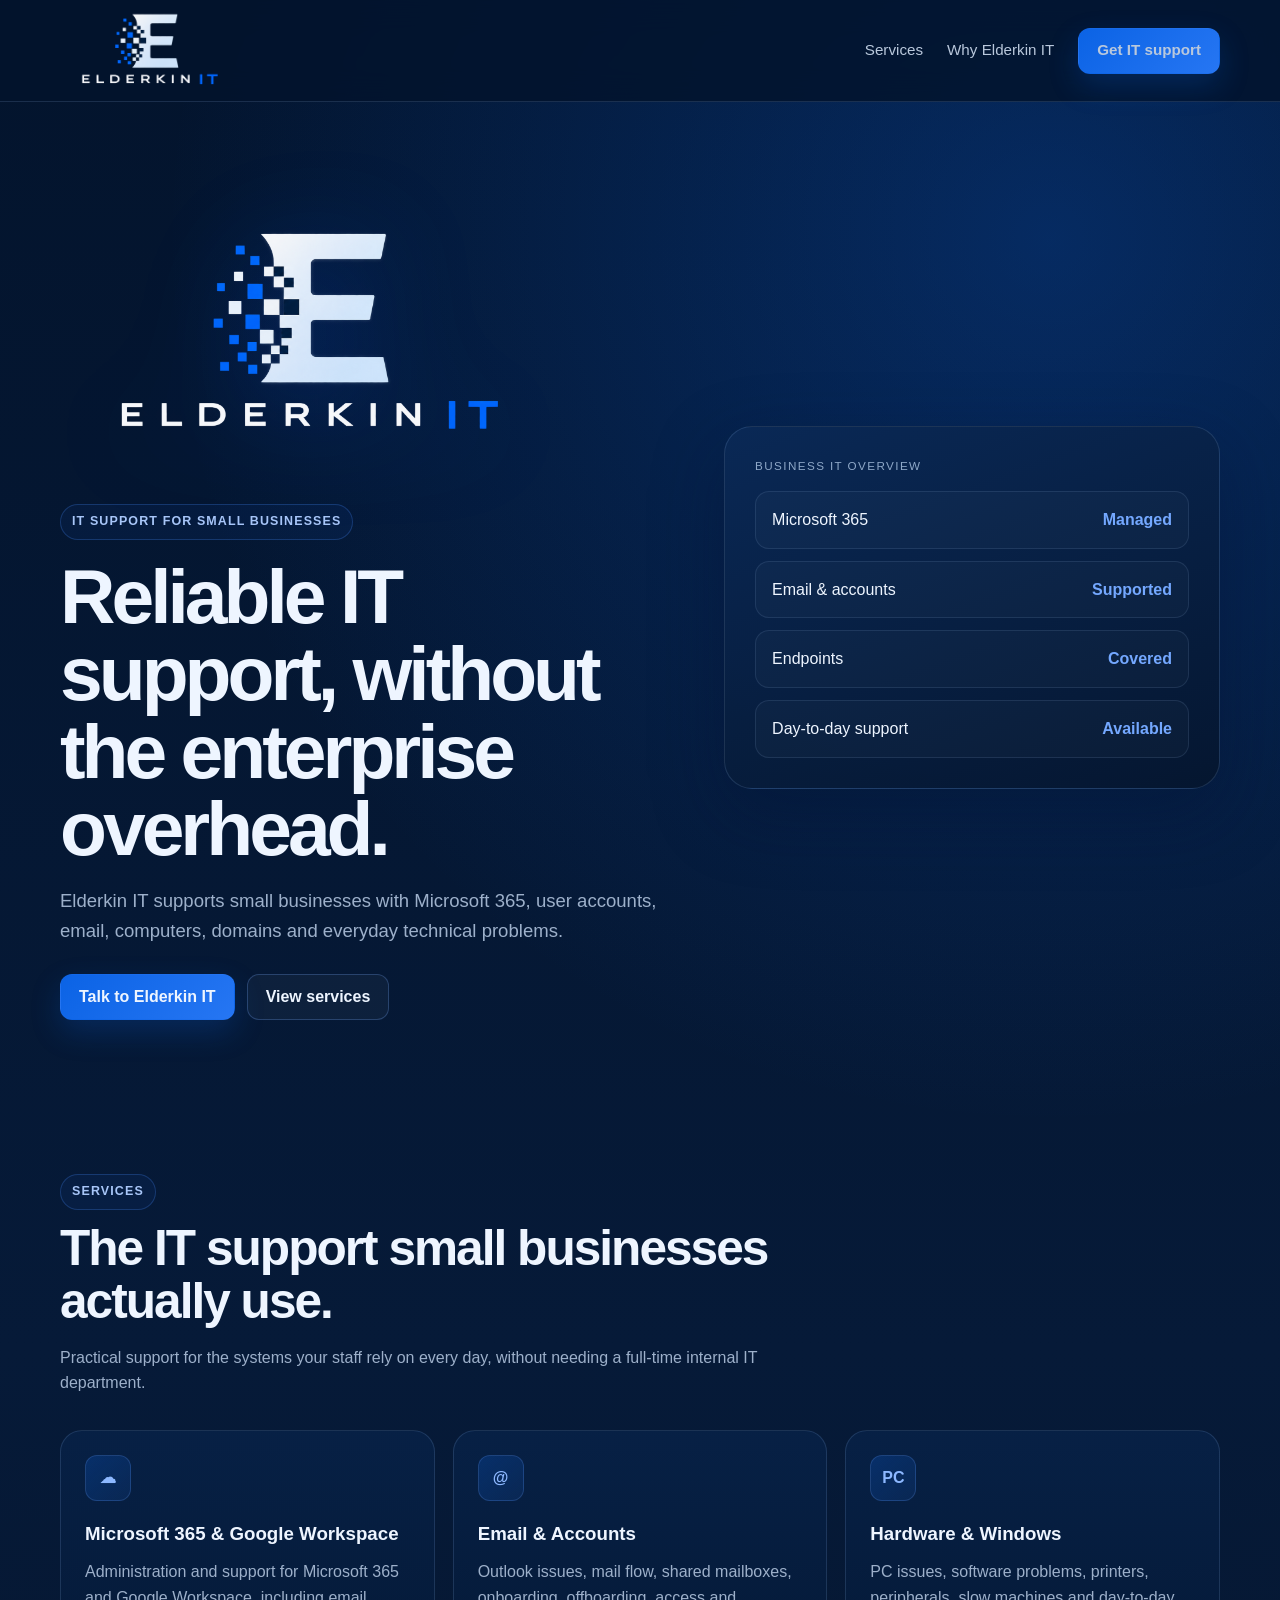
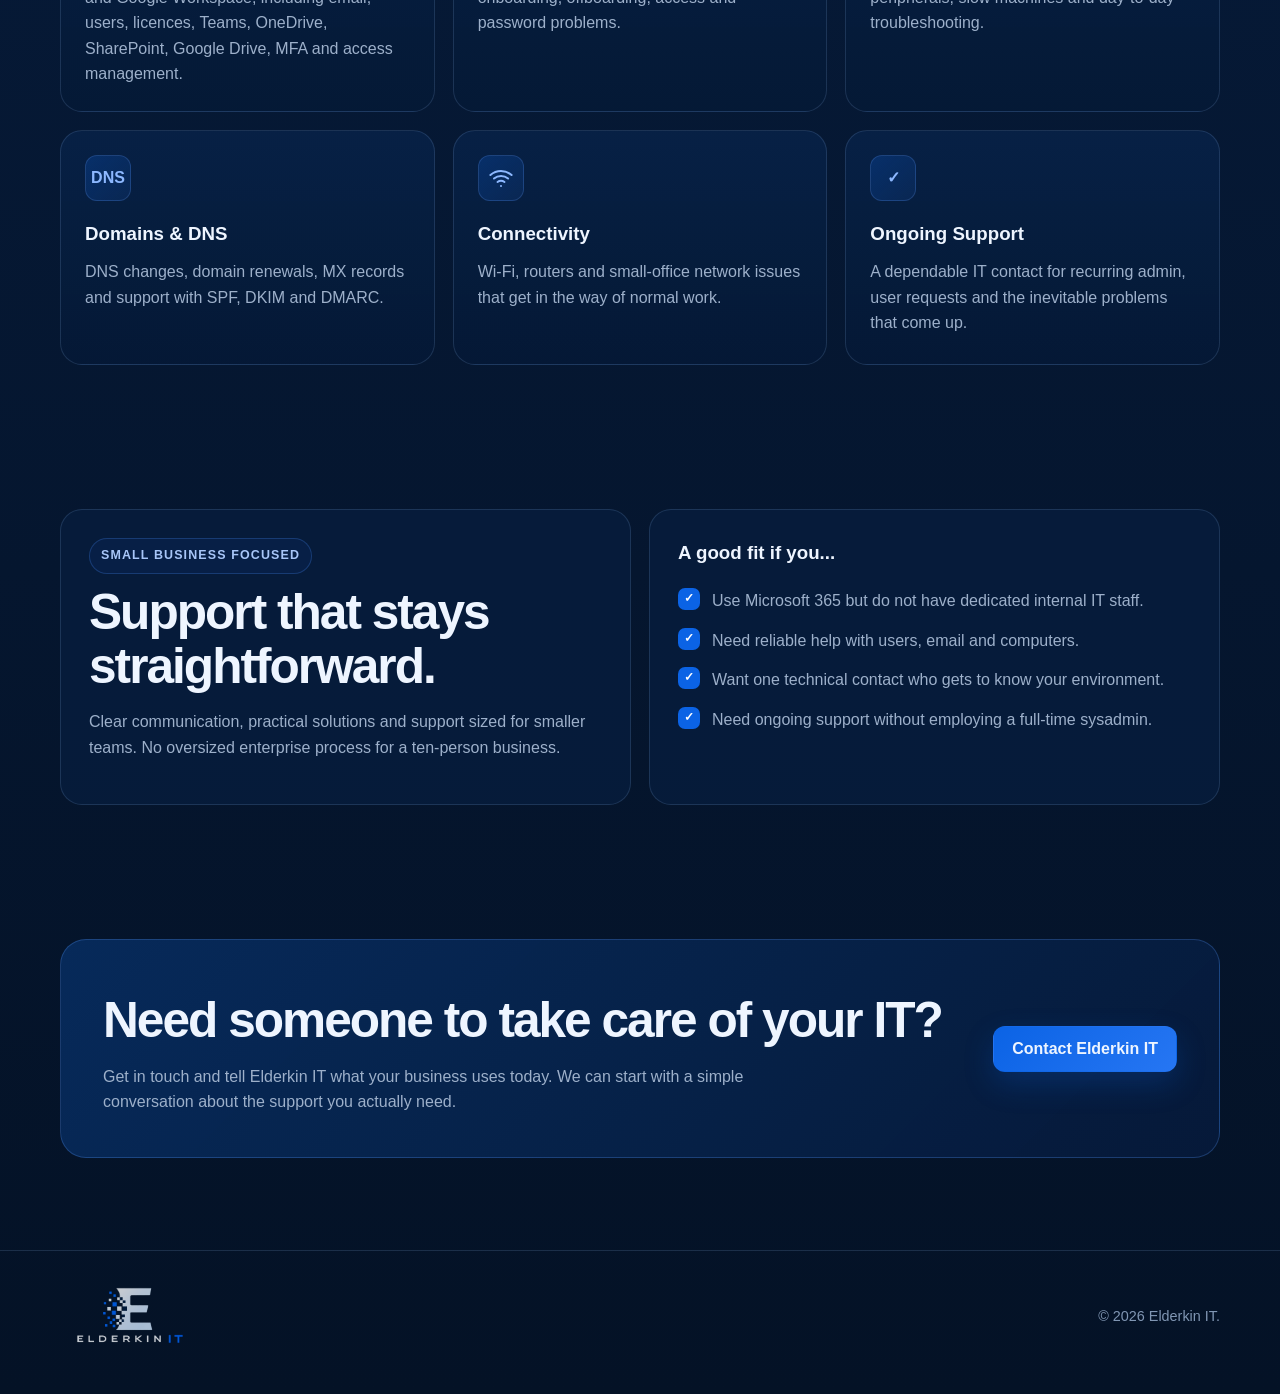
==== public/index.html @ 20c21e00 "Update index.html" ====
<!DOCTYPE html>
<html lang="en">
<head>
<meta charset="UTF-8">
<meta name="viewport" content="width=device-width,initial-scale=1.0">
<meta name="description" content="Elderkin IT provides Microsoft 365 administration and reliable IT support for small businesses.">

<title>Elderkin IT | Small Business IT Support</title>

<link rel="icon" type="image/png" sizes="16x16" href="/favicon-16x16.png">
  
<link rel="stylesheet" href="css/style.css">
</head>

<body>

<header>
  <div class="wrap nav">
    <a class="brand" href="#top">
      <img src="elderkin_logo_transparent.png" alt="Elderkin IT">
    </a>

    <nav>
      <a href="#services">Services</a>
      <a href="#why">Why Elderkin IT</a>
      <a href="#contact" class="btn btn-primary">Get IT support</a>
    </nav>
  </div>
</header>

<main id="top">

  <div class="wrap hero">

    <div>
      <img
        class="hero-logo"
        src="elderkin_logo_transparent.png"
        alt="Elderkin IT"
      >

      <span class="eyebrow">
        IT support for small businesses
      </span>

      <h1>
        Reliable IT support, without the enterprise overhead.
      </h1>

      <p class="lead">
        Elderkin IT supports small businesses with Microsoft 365,
        user accounts, email, computers, domains and everyday
        technical problems.
      </p>

      <div class="hero-actions">
        <a class="btn btn-primary" href="#contact">
          Talk to Elderkin IT
        </a>

        <a class="btn btn-secondary" href="#services">
          View services
        </a>
      </div>

    </div>

    <aside class="status-card">

      <div class="status-title">
        Business IT overview
      </div>

      <div class="status-list">

        <div class="status-item">
          <span>Microsoft 365</span>
          <span>Managed</span>
        </div>

        <div class="status-item">
          <span>Email & accounts</span>
          <span>Supported</span>
        </div>

        <div class="status-item">
          <span>Endpoints</span>
          <span>Covered</span>
        </div>

        <div class="status-item">
          <span>Day-to-day support</span>
          <span>Available</span>
        </div>

      </div>

    </aside>

  </div>


  <section id="services">

    <div class="wrap">

      <div class="section-head">

        <span class="eyebrow">Services</span>

        <h2>
          The IT support small businesses actually use.
        </h2>

        <p>
          Practical support for the systems your staff rely on every day,
          without needing a full-time internal IT department.
        </p>

      </div>


      <div class="grid">

        <article class="card">

          <div class="card-icon">☁</div>

          <h3>Microsoft 365 & Google Workspace</h3>

          <p>
            Administration and support for Microsoft 365 and Google Workspace, 
            including email, users, licences, Teams, OneDrive, SharePoint, Google Drive, 
            MFA and access management.
          </p>

        </article>


        <article class="card">

          <div class="card-icon">@</div>

          <h3>Email & Accounts</h3>

          <p>
            Outlook issues, mail flow, shared mailboxes, onboarding,
            offboarding, access and password problems.
          </p>

        </article>


        <article class="card">

          <div class="card-icon">PC</div>

          <h3>Hardware & Windows</h3>

          <p>
            PC issues, software problems, printers, peripherals,
            slow machines and day-to-day troubleshooting.
          </p>

        </article>


        <article class="card">

          <div class="card-icon">DNS</div>

          <h3>Domains & DNS</h3>

          <p>
            DNS changes, domain renewals, MX records and support
            with SPF, DKIM and DMARC.
          </p>

        </article>


       <article class="card">
    <div class="card-icon">
        <svg width="24" height="24" viewBox="0 0 24 24"
             fill="none" stroke="currentColor" stroke-width="2"
             stroke-linecap="round">
            <path d="M5 12.55a11 11 0 0 1 14.08 0"/>
            <path d="M8.5 16a6 6 0 0 1 7 0"/>
            <path d="M12 20h.01"/>
            <path d="M1.42 9a16 16 0 0 1 21.16 0"/>
        </svg>
    </div>

    <h3>Connectivity</h3>

    <p>
        Wi-Fi, routers and small-office network issues that get
        in the way of normal work.
    </p>
</article>


        <article class="card">

          <div class="card-icon">✓</div>

          <h3>Ongoing Support</h3>

          <p>
            A dependable IT contact for recurring admin, user requests
            and the inevitable problems that come up.
          </p>

        </article>

      </div>

    </div>

  </section>


  <section id="why">

    <div class="wrap split">

      <div class="panel">

        <span class="eyebrow">
          Small business focused
        </span>

        <h2>
          Support that stays straightforward.
        </h2>

        <p class="muted">
          Clear communication, practical solutions and support sized
          for smaller teams. No oversized enterprise process for a
          ten-person business.
        </p>

      </div>


      <div class="panel">

        <h3 class="panel-title">
          A good fit if you...
        </h3>

        <div class="checks">

          <div class="check">
            <span class="tick">✓</span>
            <span>
              Use Microsoft 365 but do not have dedicated internal IT staff.
            </span>
          </div>

          <div class="check">
            <span class="tick">✓</span>
            <span>
              Need reliable help with users, email and computers.
            </span>
          </div>

          <div class="check">
            <span class="tick">✓</span>
            <span>
              Want one technical contact who gets to know your environment.
            </span>
          </div>

          <div class="check">
            <span class="tick">✓</span>
            <span>
              Need ongoing support without employing a full-time sysadmin.
            </span>
          </div>

        </div>

      </div>

    </div>

  </section>


  <div class="wrap">

    <section class="cta" id="contact">

      <div>

        <h2>
          Need someone to take care of your IT?
        </h2>

        <p>
          Get in touch and tell Elderkin IT what your business uses today.
          We can start with a simple conversation about the support you
          actually need.
        </p>

      </div>

      <a
        class="btn btn-primary"
        href="mailto:YOUR-EMAIL-HERE"
      >
        Contact Elderkin IT
      </a>

    </section>

  </div>

</main>


<footer>

  <div class="wrap footer-row">

    <img
      class="footer-logo"
      src="elderkin_logo_transparent.png"
      alt="Elderkin IT"
    >

    <span>
      © <span id="year"></span> Elderkin IT.
    </span>

  </div>

</footer>


<script>
document.getElementById("year").textContent =
  new Date().getFullYear();
</script>

</body>
</html>
---- public/css/style.css ----
:root {
  --navy: #03142d;
  --navy2: #061a38;
  --panel: #082147;
  --blue: #0b63e5;
  --blue2: #2676f3;
  --text: #eef5ff;
  --muted: #9db0ca;
  --line: rgba(133, 169, 220, .18);
  --max: 1160px;
}


/* =========================
   BASE
========================= */

* {
  box-sizing: border-box;
}

html {
  scroll-behavior: smooth;
}

body {
  margin: 0;
  font-family: "Segoe UI", "Helvetica Neue", Arial, sans-serif;
  color: var(--text);
  line-height: 1.6;

  background:
    radial-gradient(
      circle at 82% 8%,
      rgba(11, 99, 229, .28),
      transparent 30%
    ),
    linear-gradient(
      180deg,
      var(--navy),
      var(--navy2) 45%,
      #041226
    );
}

a {
  color: inherit;
  text-decoration: none;
}

.wrap {
  width: min(var(--max), calc(100% - 40px));
  margin: auto;
}


/* =========================
   HEADER
========================= */

header {
  position: sticky;
  top: 0;
  z-index: 10;

  background: rgba(3, 20, 45, .84);

  backdrop-filter: blur(15px);

  border-bottom: 1px solid var(--line);
}

.nav {
  min-height: 78px;

  display: flex;
  align-items: center;
  justify-content: space-between;

  gap: 24px;
}

.brand img {
  display: block;

  width: 180px;
  max-width: 42vw;

  height: auto;
}

nav {
  display: flex;
  gap: 24px;
  align-items: center;

  color: #b9c8dc;

  font-size: .95rem;
}


/* =========================
   BUTTONS
========================= */

.btn {
  display: inline-flex;

  align-items: center;
  justify-content: center;

  min-height: 46px;

  padding: 0 18px;

  border-radius: 12px;

  font-weight: 700;

  border: 1px solid rgba(107, 157, 235, .28);
}

.btn-primary {
  background:
    linear-gradient(
      135deg,
      var(--blue),
      var(--blue2)
    );

  border-color: transparent;

  box-shadow:
    0 12px 30px rgba(11, 99, 229, .22);
}

.btn-secondary {
  background: rgba(255, 255, 255, .035);
}


/* =========================
   HERO
========================= */

.hero {
  padding: 92px 0 82px;

  display: grid;

  grid-template-columns: 1.1fr .9fr;

  gap: 58px;

  align-items: center;
}

.hero-logo {
  width: min(500px, 100%);

  display: block;

  margin-bottom: 28px;

  filter:
    drop-shadow(
      0 18px 50px rgba(0, 83, 255, .24)
    );
}

.eyebrow {
  display: inline-flex;

  padding: 7px 11px;

  border:
    1px solid rgba(66, 129, 232, .28);

  color: #a8c6f8;

  background:
    rgba(25, 97, 212, .08);

  border-radius: 999px;

  font-size: .78rem;
  font-weight: 800;

  letter-spacing: .09em;

  text-transform: uppercase;
}

h1 {
  margin: 18px 0;

  font-size:
    clamp(2.6rem, 6vw, 5.2rem);

  line-height: 1.01;

  letter-spacing: -.052em;
}

.lead {
  max-width: 680px;

  color: var(--muted);

  font-size: 1.16rem;

  margin-bottom: 28px;
}

.hero-actions {
  display: flex;

  gap: 12px;

  flex-wrap: wrap;
}


/* =========================
   STATUS CARD
========================= */

.status-card {
  border-radius: 28px;

  padding: 30px;

  border: 1px solid var(--line);

  background:
    linear-gradient(
      160deg,
      rgba(10, 41, 86, .96),
      rgba(5, 22, 47, .96)
    );

  box-shadow:
    0 24px 70px rgba(0, 17, 50, .35);
}

.status-title {
  color: #8ea8c8;

  text-transform: uppercase;

  letter-spacing: .12em;

  font-size: .73rem;

  margin-bottom: 16px;
}

.status-list {
  display: grid;

  gap: 12px;
}

.status-item {
  display: flex;

  justify-content: space-between;

  gap: 16px;

  padding: 15px 16px;

  border:
    1px solid rgba(145, 177, 220, .14);

  background:
    rgba(255, 255, 255, .025);

  border-radius: 14px;
}

.status-item span:last-child {
  color: #74a8ff;

  font-weight: 800;
}


/* =========================
   SECTIONS
========================= */

section {
  padding: 72px 0;
}

.section-head {
  max-width: 720px;

  margin-bottom: 34px;
}

h2 {
  margin: 12px 0;

  font-size:
    clamp(2rem, 4vw, 3.1rem);

  line-height: 1.08;

  letter-spacing: -.04em;
}

.section-head p,
.muted {
  color: var(--muted);
}


/* =========================
   SERVICE CARDS
========================= */

.grid {
  display: grid;

  grid-template-columns:
    repeat(3, 1fr);

  gap: 18px;
}

.card {
  min-height: 235px;

  padding: 24px;

  border:
    1px solid var(--line);

  border-radius: 22px;

  background:
    linear-gradient(
      180deg,
      rgba(8, 34, 72, .86),
      rgba(5, 25, 54, .88)
    );
}

.card-icon {
  width: 46px;
  height: 46px;

  margin-bottom: 18px;

  display: grid;

  place-items: center;

  border-radius: 12px;

  background:
    linear-gradient(
      135deg,
      rgba(11, 99, 229, .24),
      rgba(38, 118, 243, .10)
    );

  border:
    1px solid rgba(104, 157, 241, .22);

  color: #8db8ff;

  font-weight: 900;
}

.card h3 {
  margin: 0 0 10px;
}

.card p {
  color: var(--muted);

  margin: 0;
}


/* =========================
   WHY ELDERKIN
========================= */

.split {
  display: grid;

  grid-template-columns:
    1fr 1fr;

  gap: 18px;
}

.panel {
  padding: 28px;

  border-radius: 22px;

  border:
    1px solid var(--line);

  background:
    rgba(7, 29, 62, .8);
}

.panel-title {
  margin-top: 0;
}

.checks {
  display: grid;

  gap: 14px;

  margin-top: 20px;
}

.check {
  display: flex;

  gap: 12px;

  color: var(--muted);
}

.tick {
  width: 22px;
  height: 22px;

  flex: 0 0 auto;

  display: grid;

  place-items: center;

  border-radius: 7px;

  background: var(--blue);

  color: white;

  font-size: .78rem;

  font-weight: 900;
}


/* =========================
   CTA
========================= */

.cta {
  margin: 62px 0 92px;

  padding: 42px;

  display: flex;

  justify-content: space-between;

  gap: 28px;

  align-items: center;

  border-radius: 26px;

  border:
    1px solid rgba(84, 143, 238, .28);

  background:
    linear-gradient(
      135deg,
      rgba(7, 44, 94, .92),
      rgba(6, 26, 58, .96)
    );
}

.cta p {
  margin-bottom: 0;

  color: var(--muted);

  max-width: 680px;
}


/* =========================
   FOOTER
========================= */

footer {
  border-top:
    1px solid var(--line);

  padding:
    26px 0 38px;

  color: #8096b3;

  font-size: .9rem;
}

.footer-row {
  display: flex;

  justify-content: space-between;

  gap: 20px;

  flex-wrap: wrap;

  align-items: center;
}

.footer-logo {
  width: 140px;

  height: auto;

  opacity: .82;
}


/* =========================
   TABLET
========================= */

@media (max-width: 900px) {

  .hero,
  .split {
    grid-template-columns: 1fr;
  }

  .grid {
    grid-template-columns: 1fr;
  }

  nav a:not(.btn) {
    display: none;
  }

  .hero {
    padding-top: 62px;
  }

}


/* =========================
   MOBILE
========================= */

@media (max-width: 560px) {

  .wrap {
    width:
      min(
        var(--max),
        calc(100% - 24px)
      );
  }

  .brand img {
    width: 145px;
  }

  .hero-actions .btn {
    width: 100%;
  }

  .cta {
    flex-direction: column;

    align-items: flex-start;

    padding: 28px;
  }

}
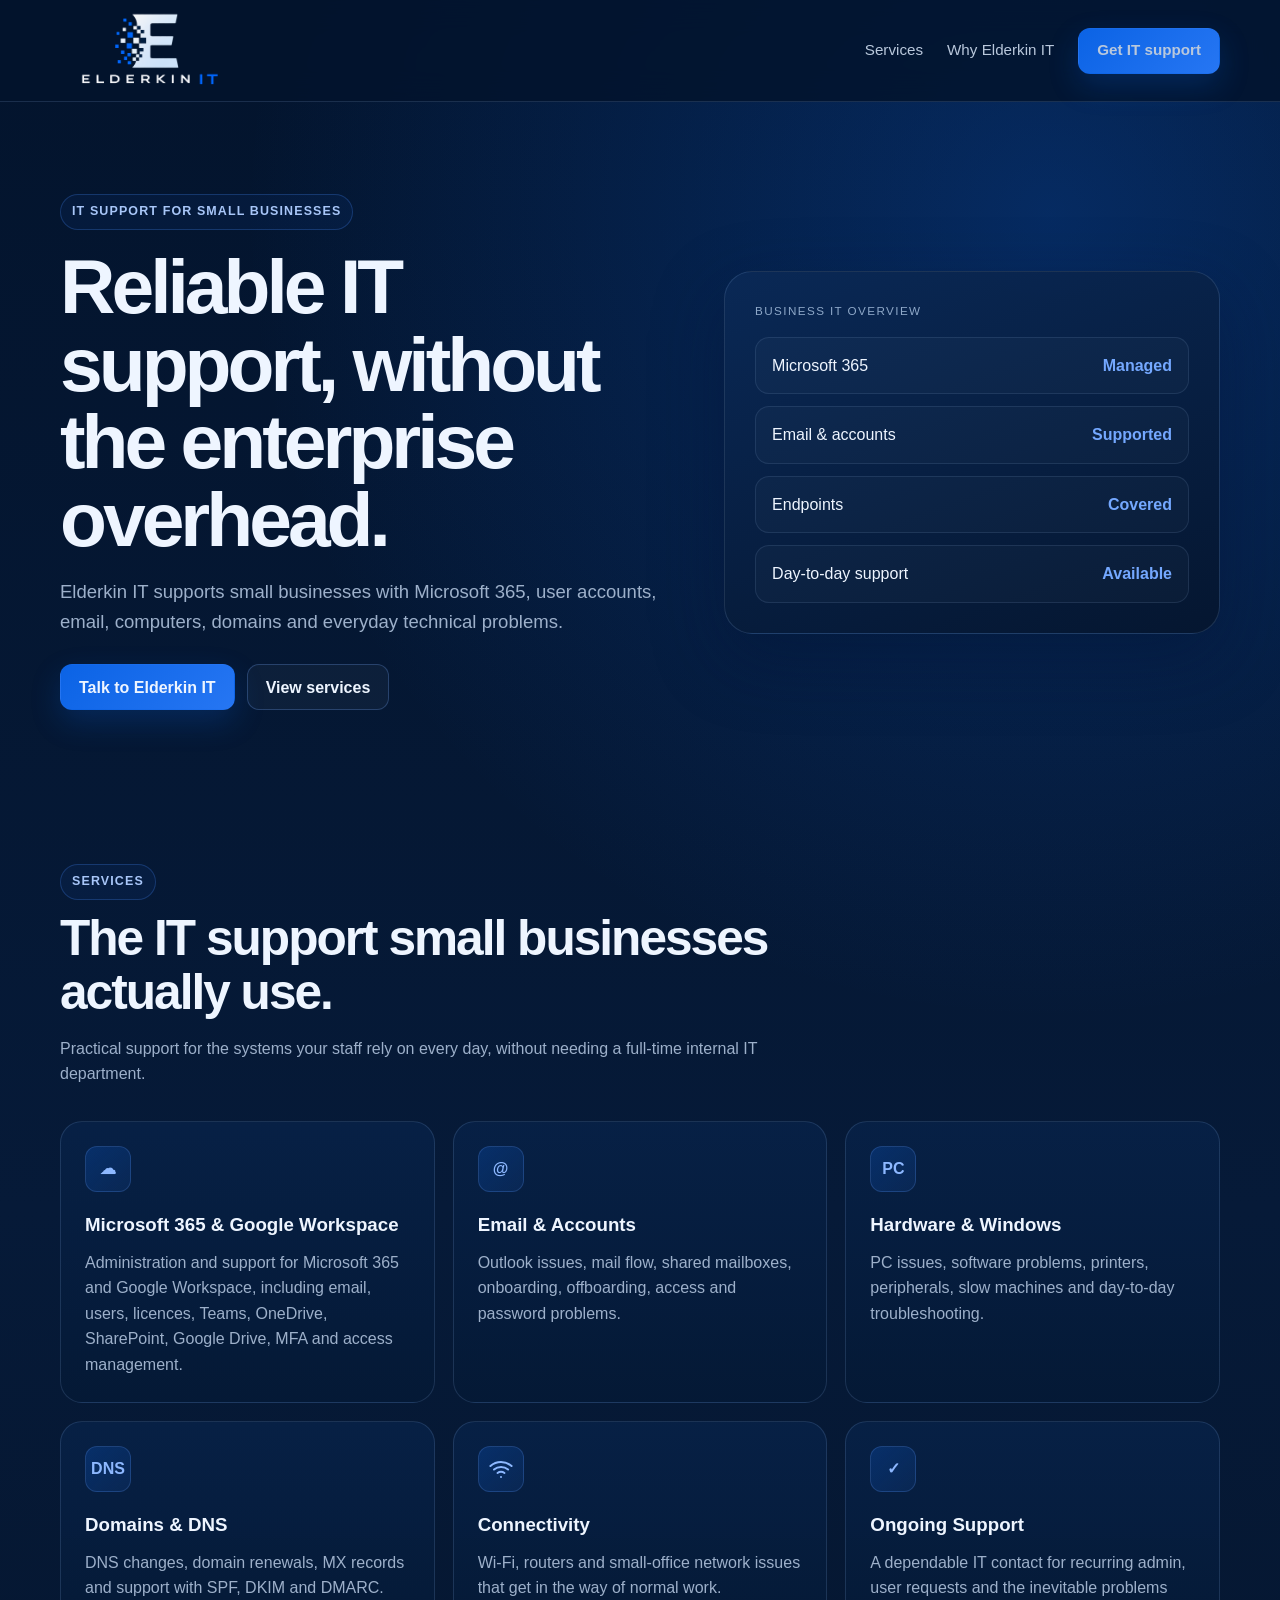
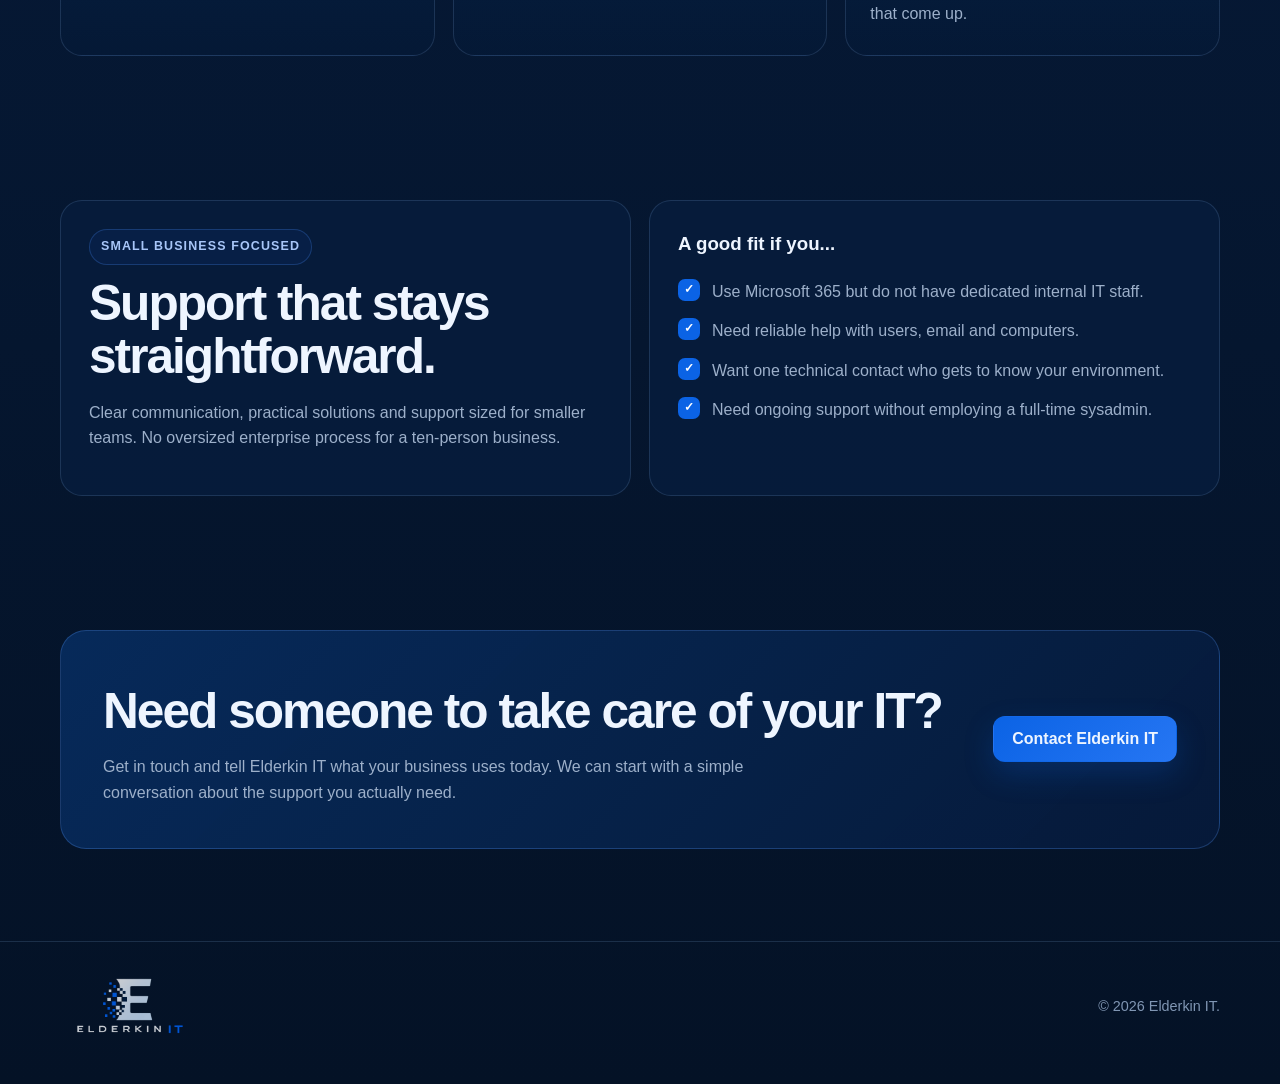
==== commit 5e3c53bd: "Update index.html" ====
--- a/public/index.html
+++ b/public/index.html
@@ -33,12 +33,6 @@
   <div class="wrap hero">
 
     <div>
-      <img
-        class="hero-logo"
-        src="elderkin_logo_transparent.png"
-        alt="Elderkin IT"
-      >
-
       <span class="eyebrow">
         IT support for small businesses
       </span>
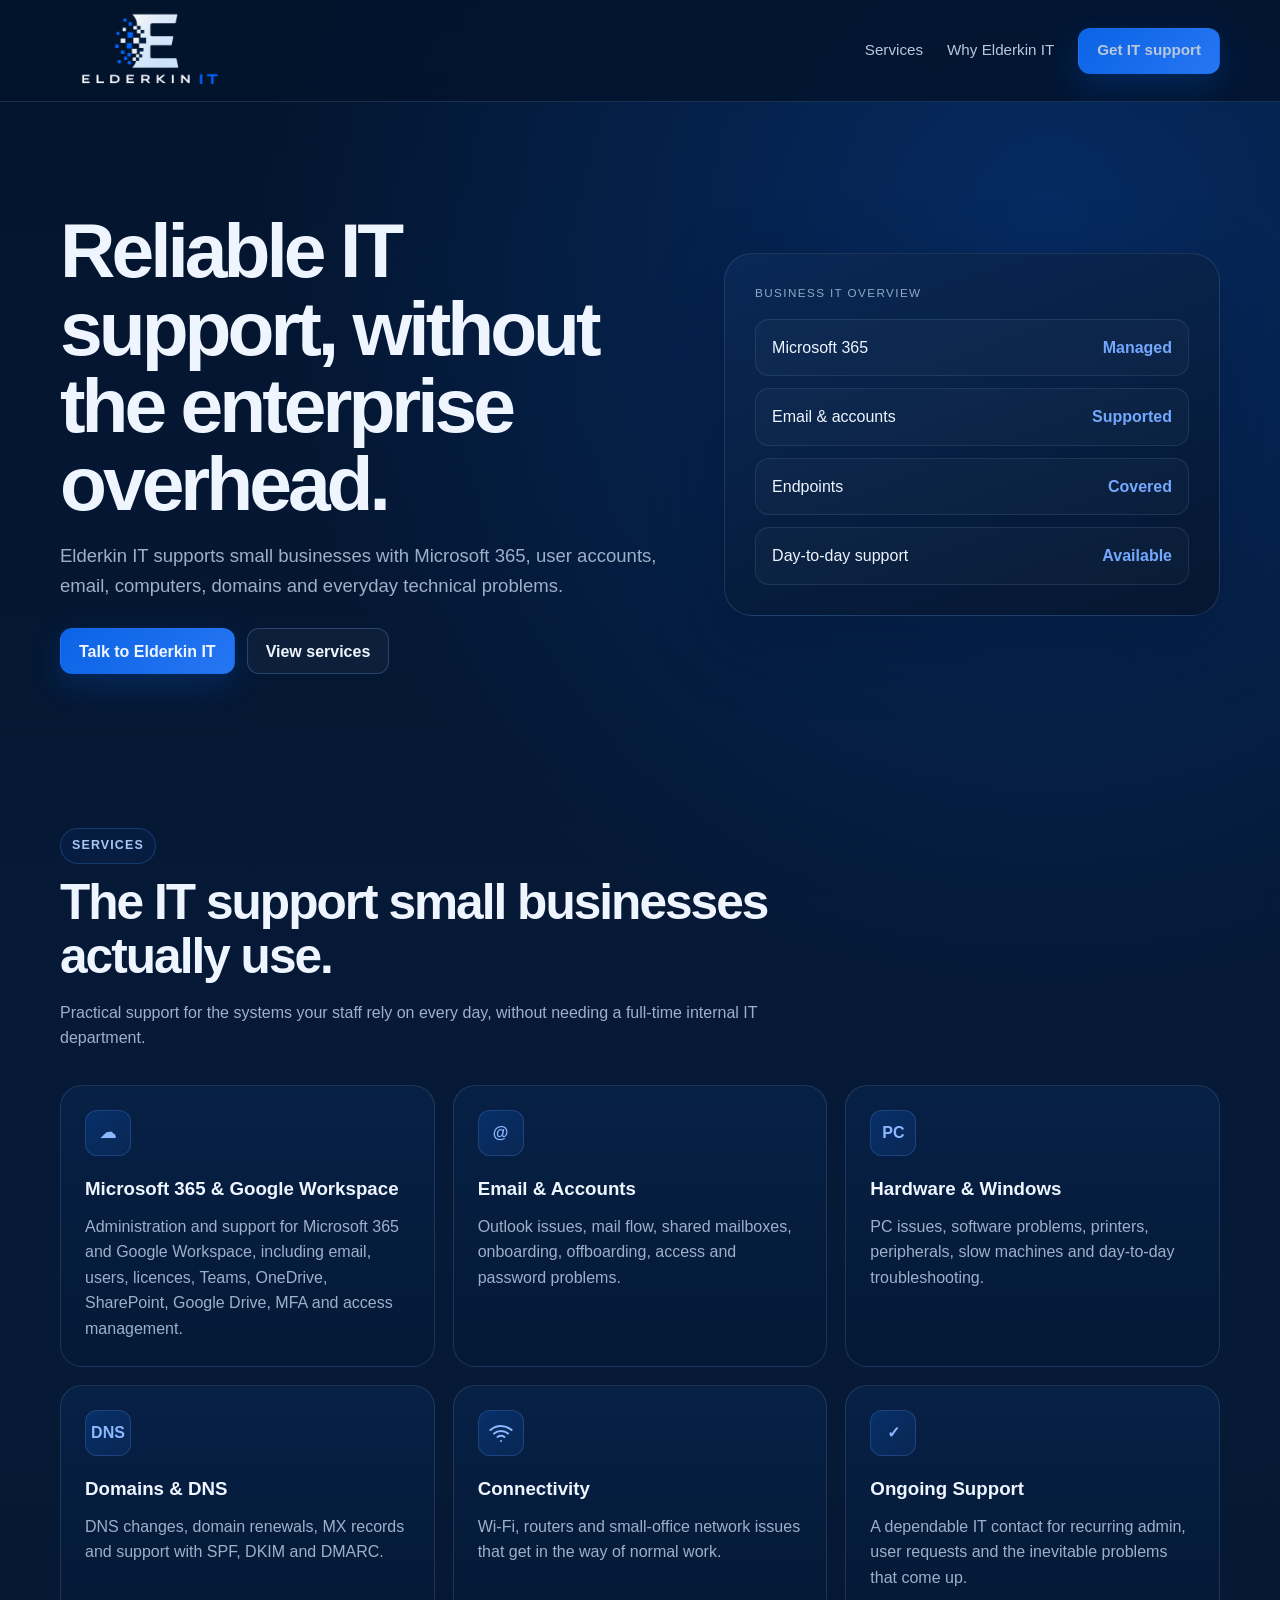
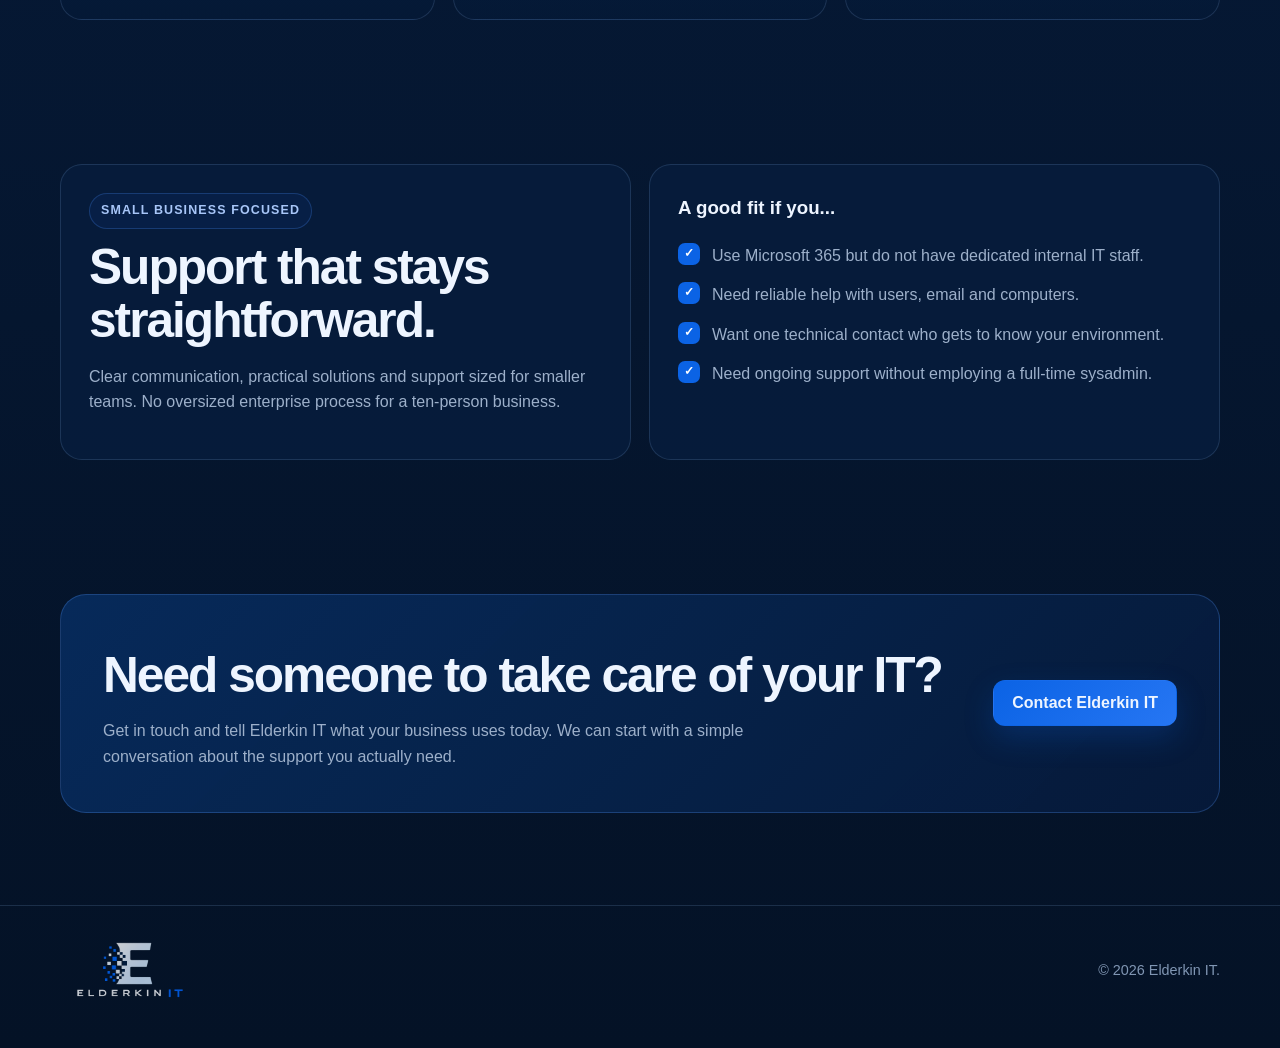
==== commit 5c008105: "Update index.html" ====
--- a/public/index.html
+++ b/public/index.html
@@ -33,10 +33,6 @@
   <div class="wrap hero">
 
     <div>
-      <span class="eyebrow">
-        IT support for small businesses
-      </span>
-
       <h1>
         Reliable IT support, without the enterprise overhead.
       </h1>
@@ -302,7 +298,7 @@
 
       <a
         class="btn btn-primary"
-        href="mailto:YOUR-EMAIL-HERE"
+        href="mailto:support@elderkinit.com"
       >
         Contact Elderkin IT
       </a>
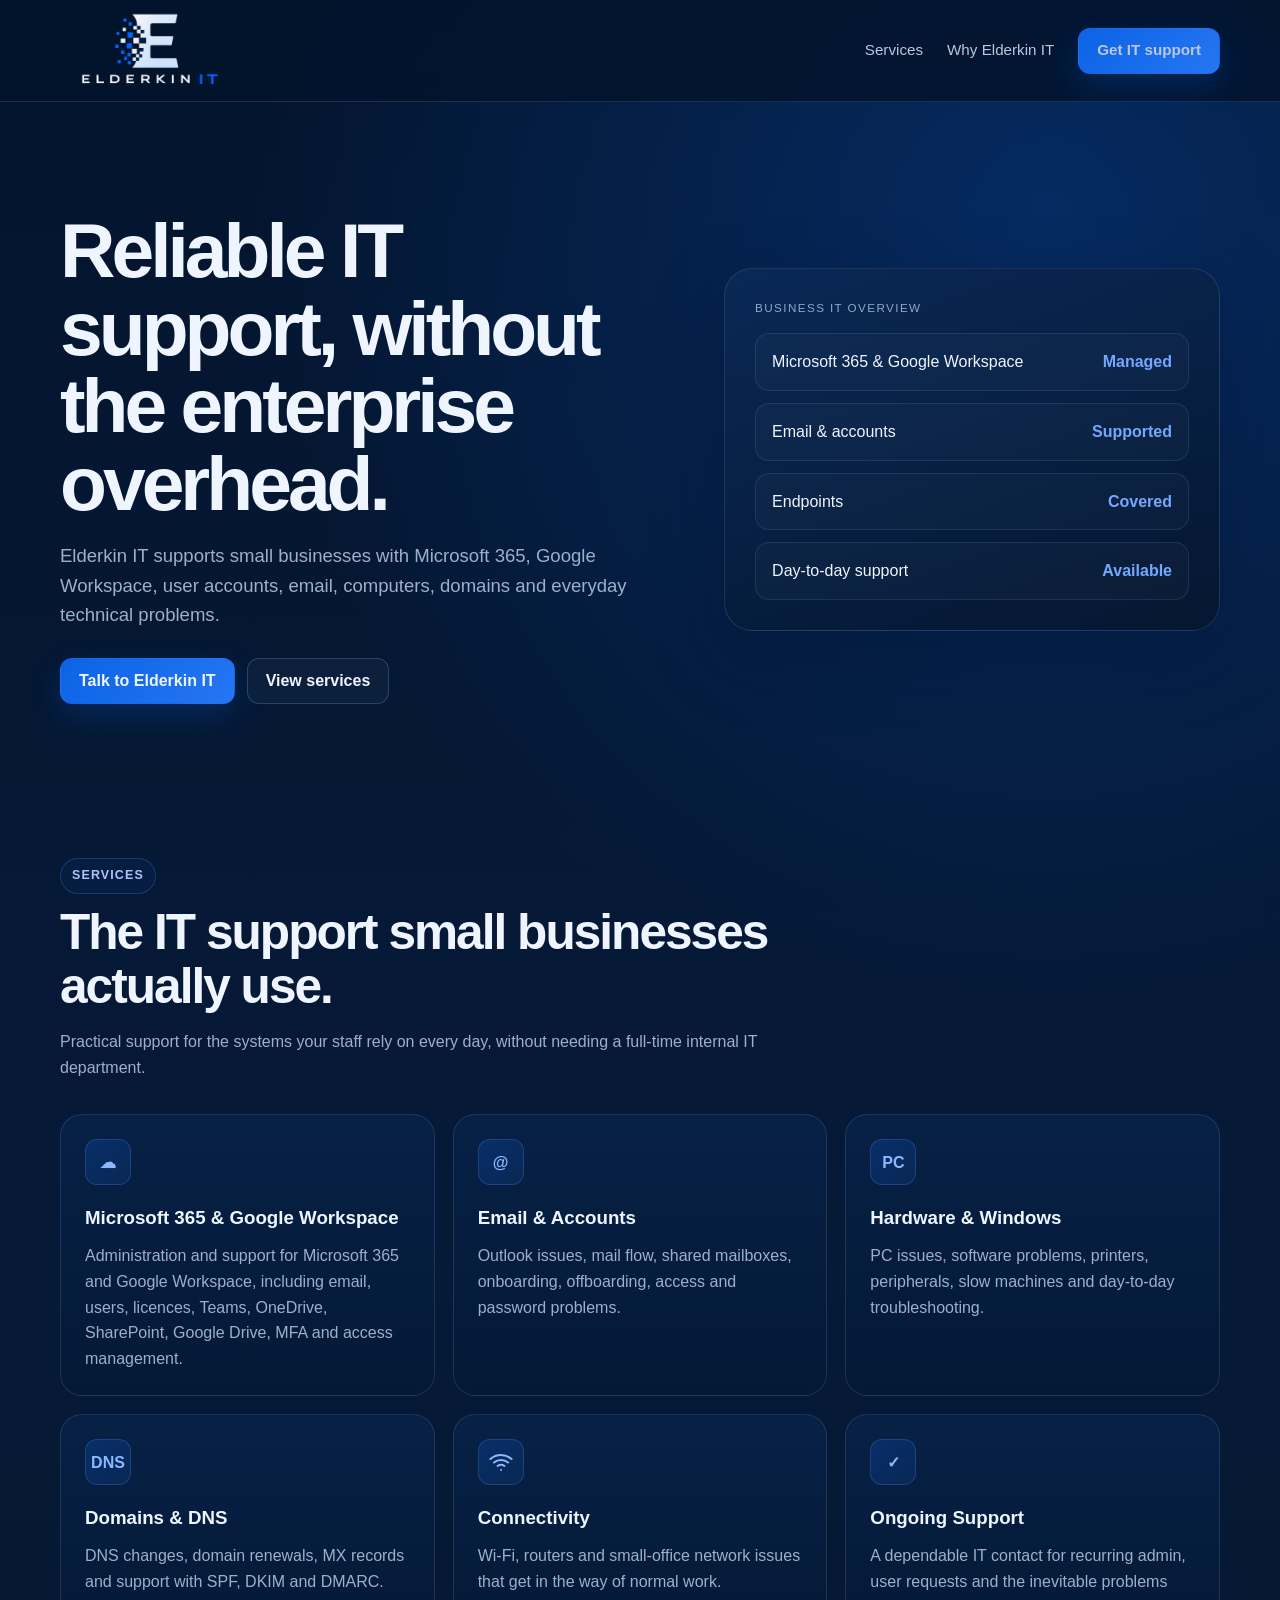
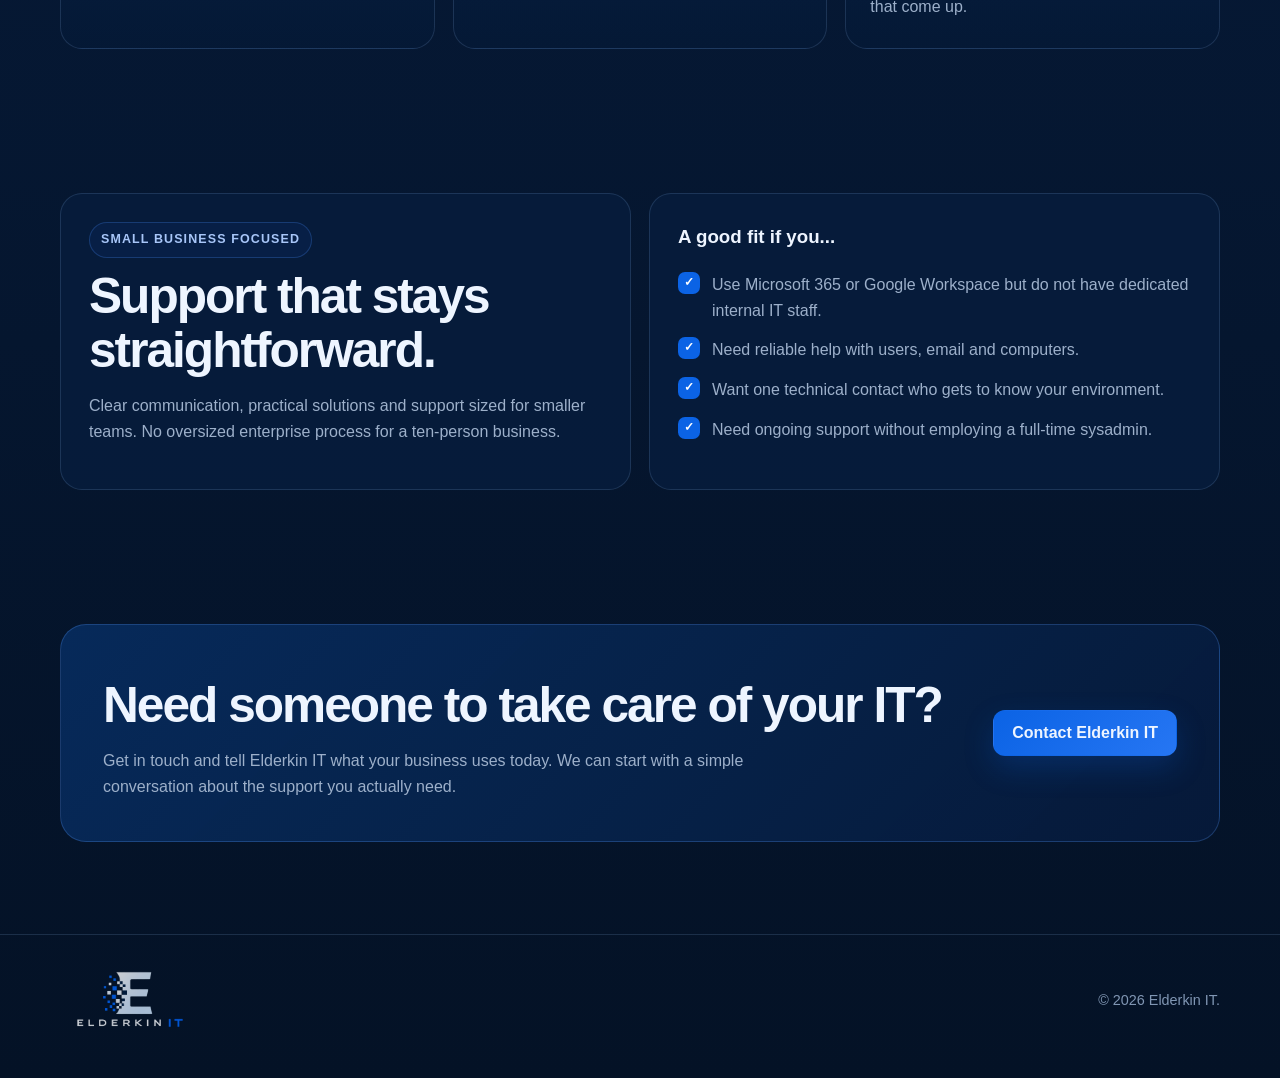
==== commit aa75358c: "Update index.html" ====
--- a/public/index.html
+++ b/public/index.html
@@ -39,8 +39,8 @@
 
       <p class="lead">
         Elderkin IT supports small businesses with Microsoft 365,
-        user accounts, email, computers, domains and everyday
-        technical problems.
+        Google Workspace, user accounts, email, computers, domains 
+        and everyday technical problems.
       </p>
 
       <div class="hero-actions">
@@ -64,7 +64,7 @@
       <div class="status-list">
 
         <div class="status-item">
-          <span>Microsoft 365</span>
+          <span>Microsoft 365 & Google Workspace</span>
           <span>Managed</span>
         </div>
 
@@ -244,7 +244,7 @@
           <div class="check">
             <span class="tick">✓</span>
             <span>
-              Use Microsoft 365 but do not have dedicated internal IT staff.
+              Use Microsoft 365 or Google Workspace but do not have dedicated internal IT staff.
             </span>
           </div>
 
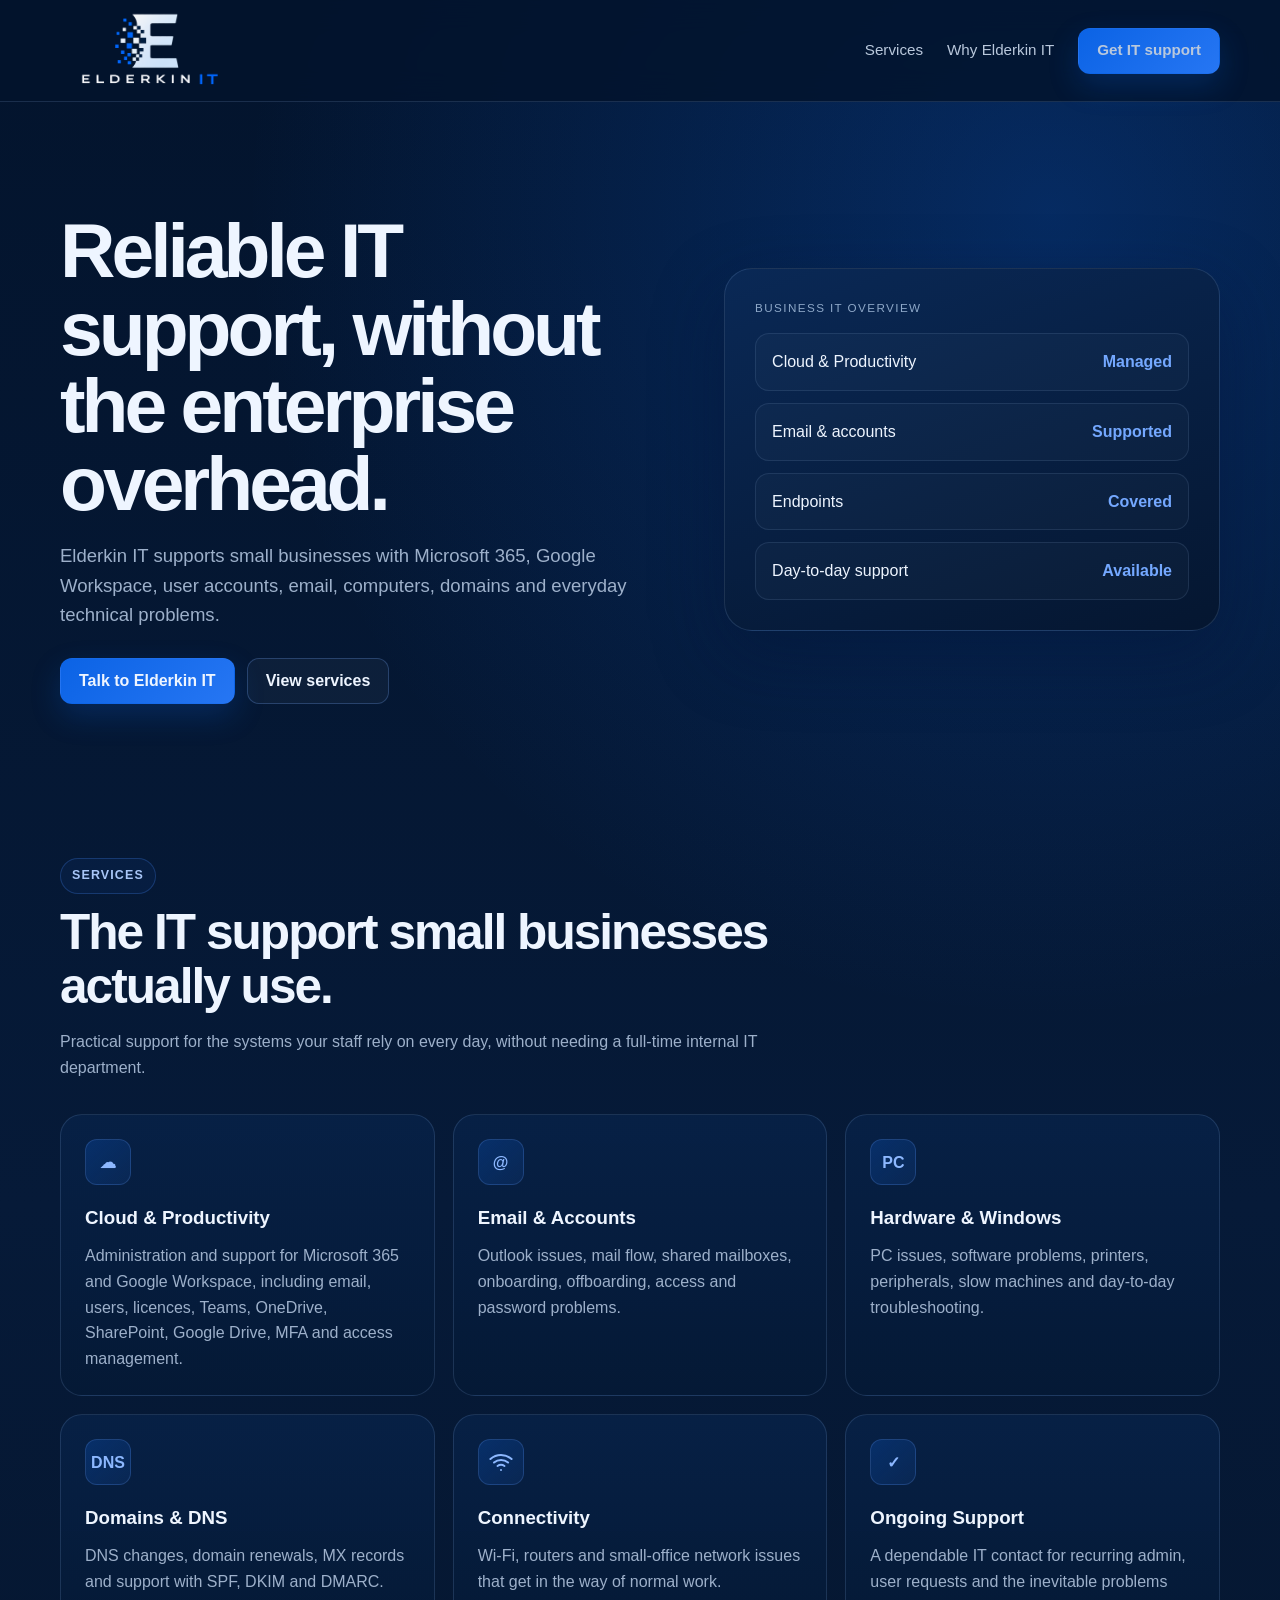
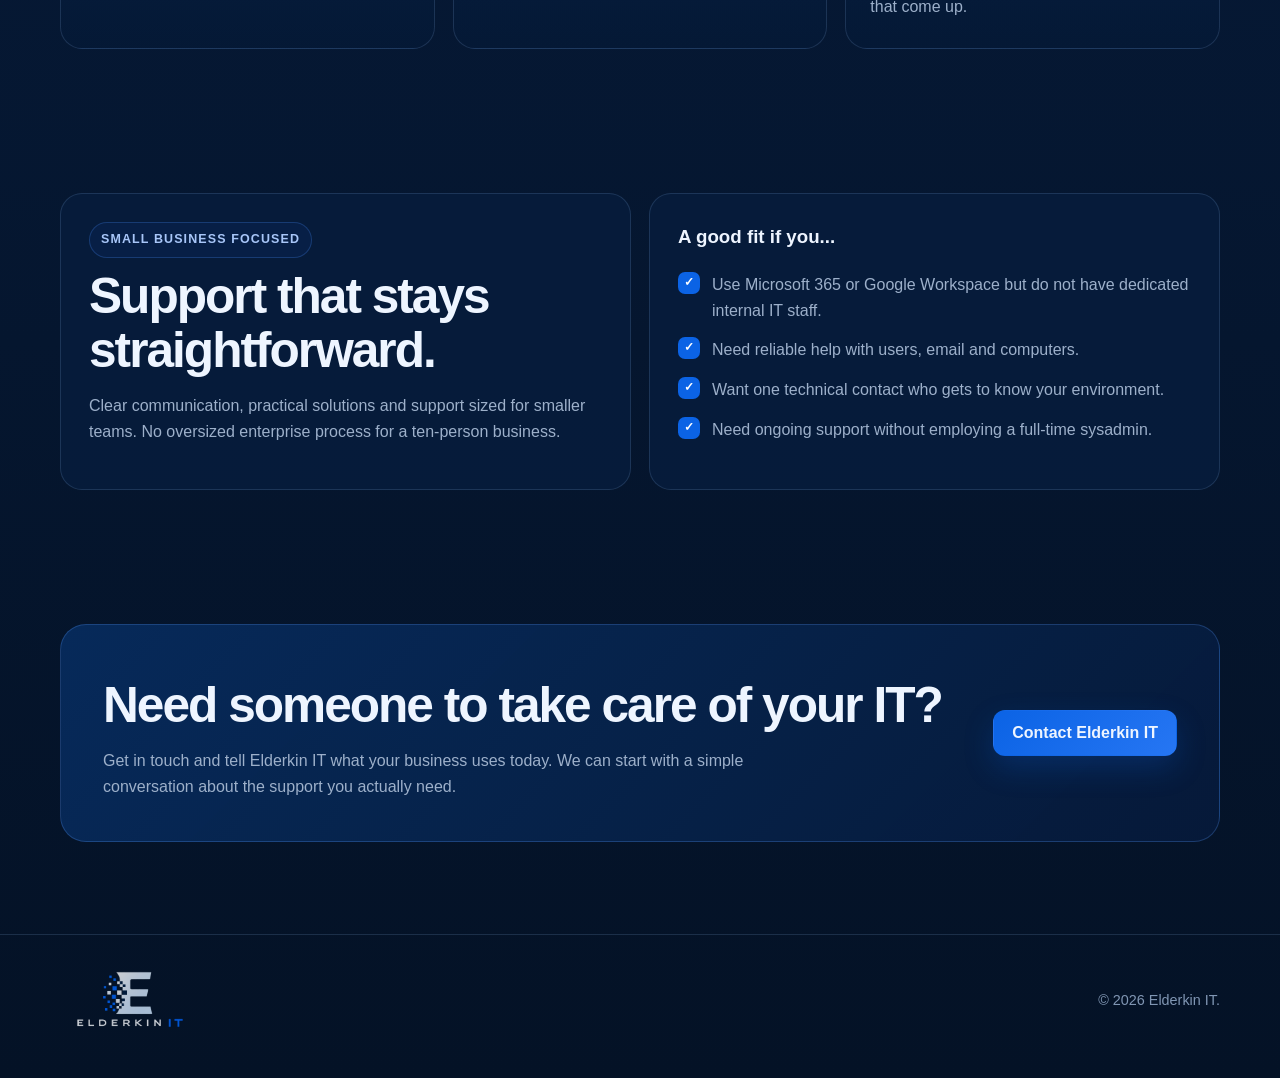
==== commit 6e92fe97: "Update index.html" ====
--- a/public/index.html
+++ b/public/index.html
@@ -64,7 +64,7 @@
       <div class="status-list">
 
         <div class="status-item">
-          <span>Microsoft 365 & Google Workspace</span>
+          <span>Cloud & Productivity</span>
           <span>Managed</span>
         </div>
 
@@ -116,7 +116,7 @@
 
           <div class="card-icon">☁</div>
 
-          <h3>Microsoft 365 & Google Workspace</h3>
+          <h3>Cloud & Productivity</h3>
 
           <p>
             Administration and support for Microsoft 365 and Google Workspace, 
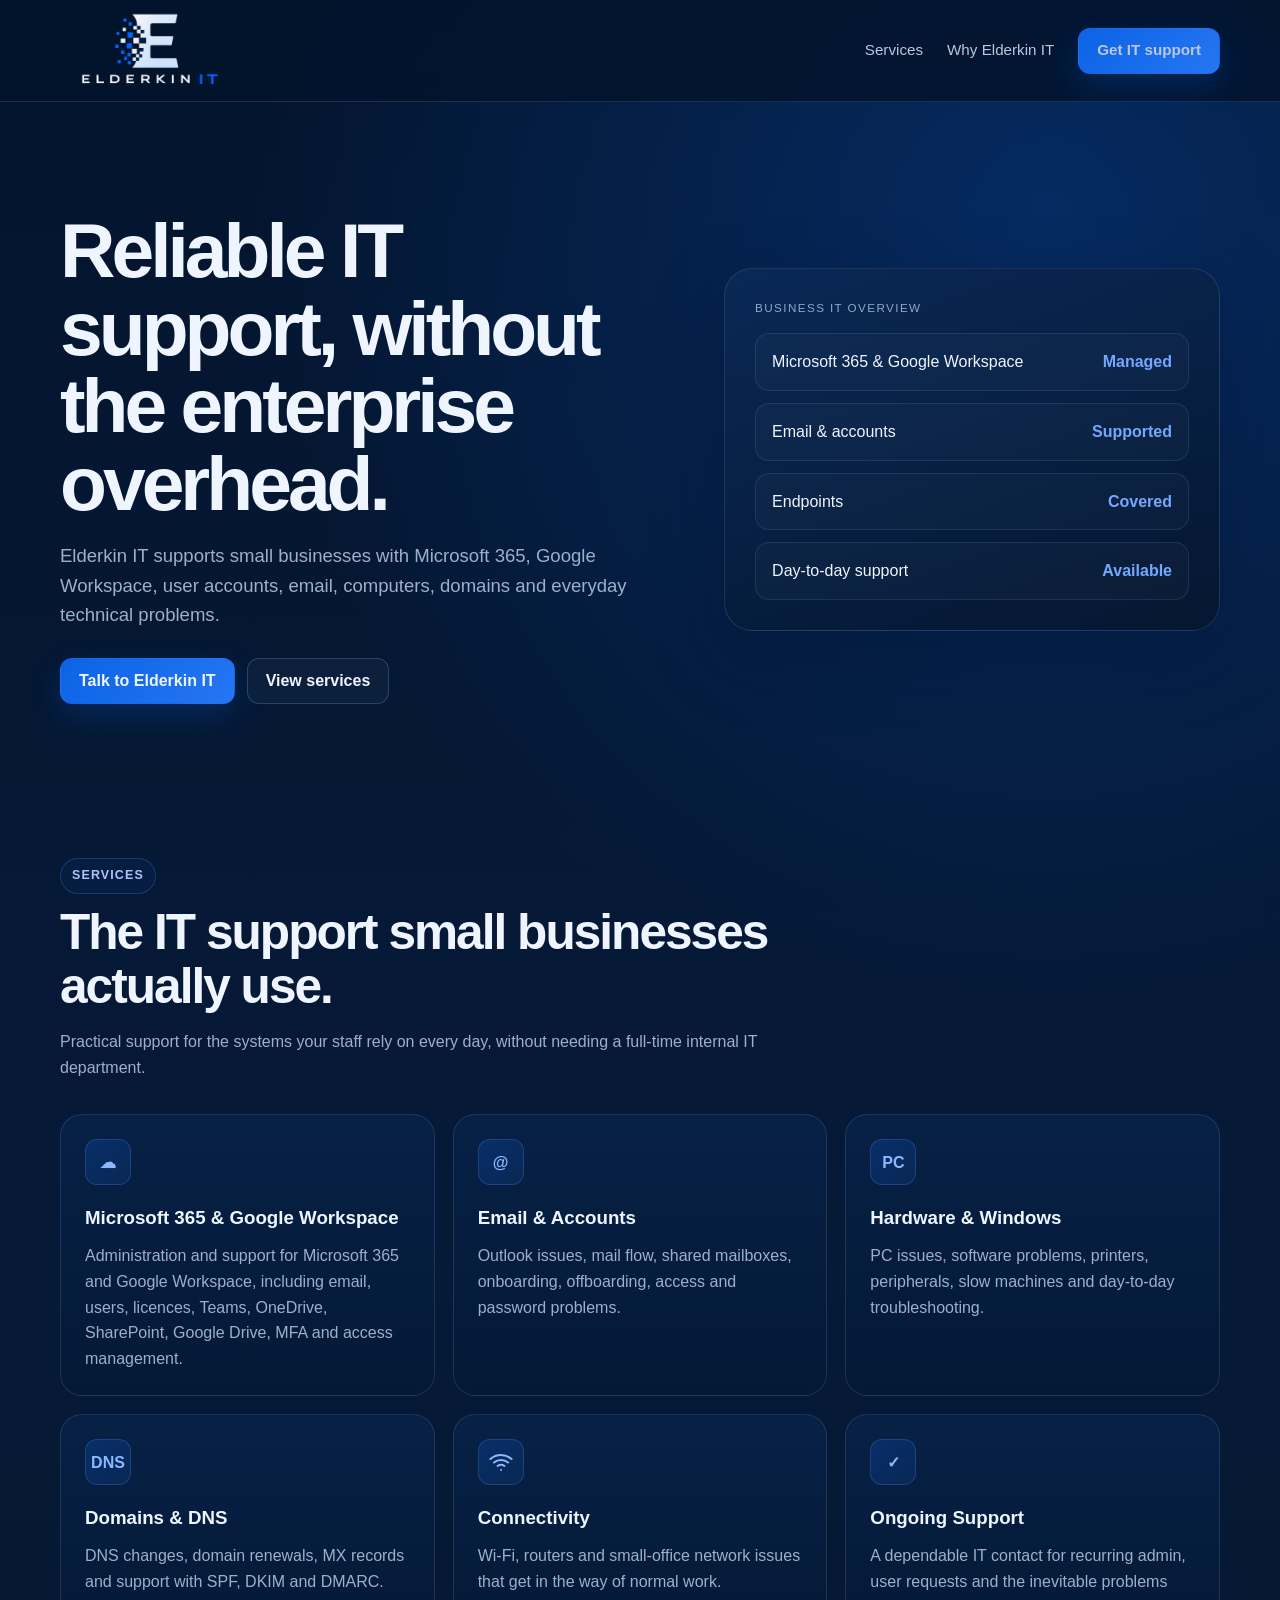
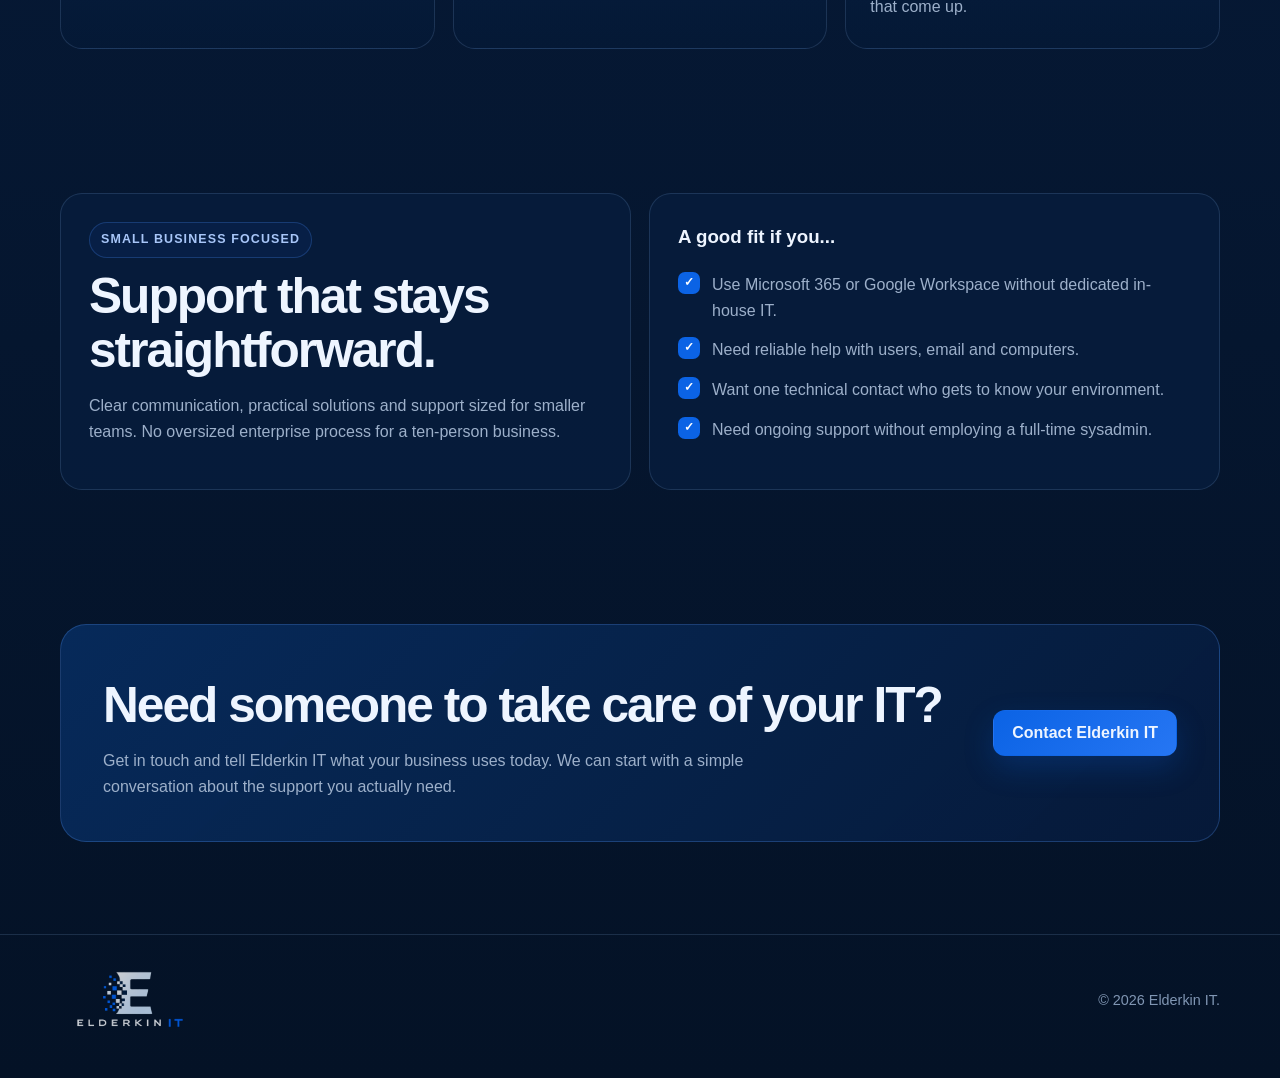
==== commit 5f207f30: "Update index.html" ====
--- a/public/index.html
+++ b/public/index.html
@@ -64,7 +64,7 @@
       <div class="status-list">
 
         <div class="status-item">
-          <span>Cloud & Productivity</span>
+          <span>Microsoft 365 & Google Workspace</span>
           <span>Managed</span>
         </div>
 
@@ -116,7 +116,7 @@
 
           <div class="card-icon">☁</div>
 
-          <h3>Cloud & Productivity</h3>
+          <h3>Microsoft 365 & Google Workspace</h3>
 
           <p>
             Administration and support for Microsoft 365 and Google Workspace, 
@@ -244,7 +244,7 @@
           <div class="check">
             <span class="tick">✓</span>
             <span>
-              Use Microsoft 365 or Google Workspace but do not have dedicated internal IT staff.
+              Use Microsoft 365 or Google Workspace without dedicated in-house IT.
             </span>
           </div>
 
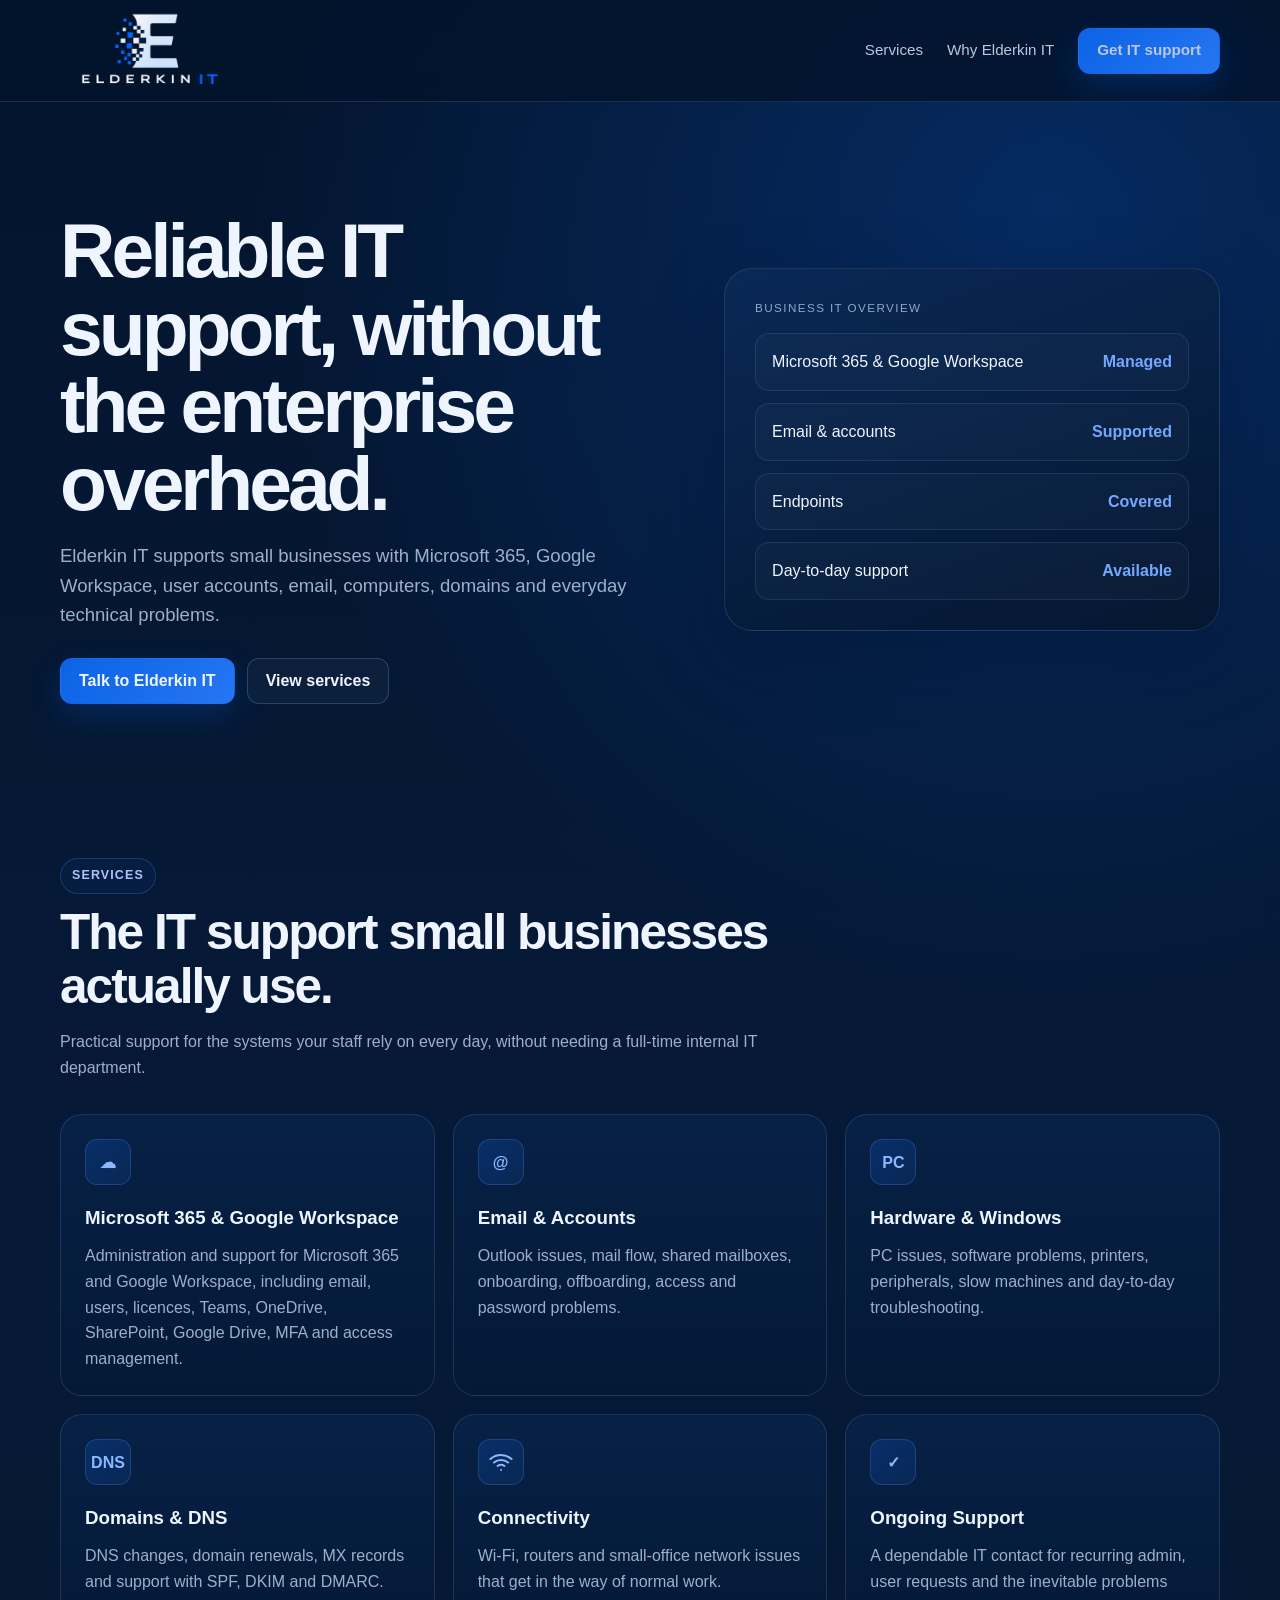
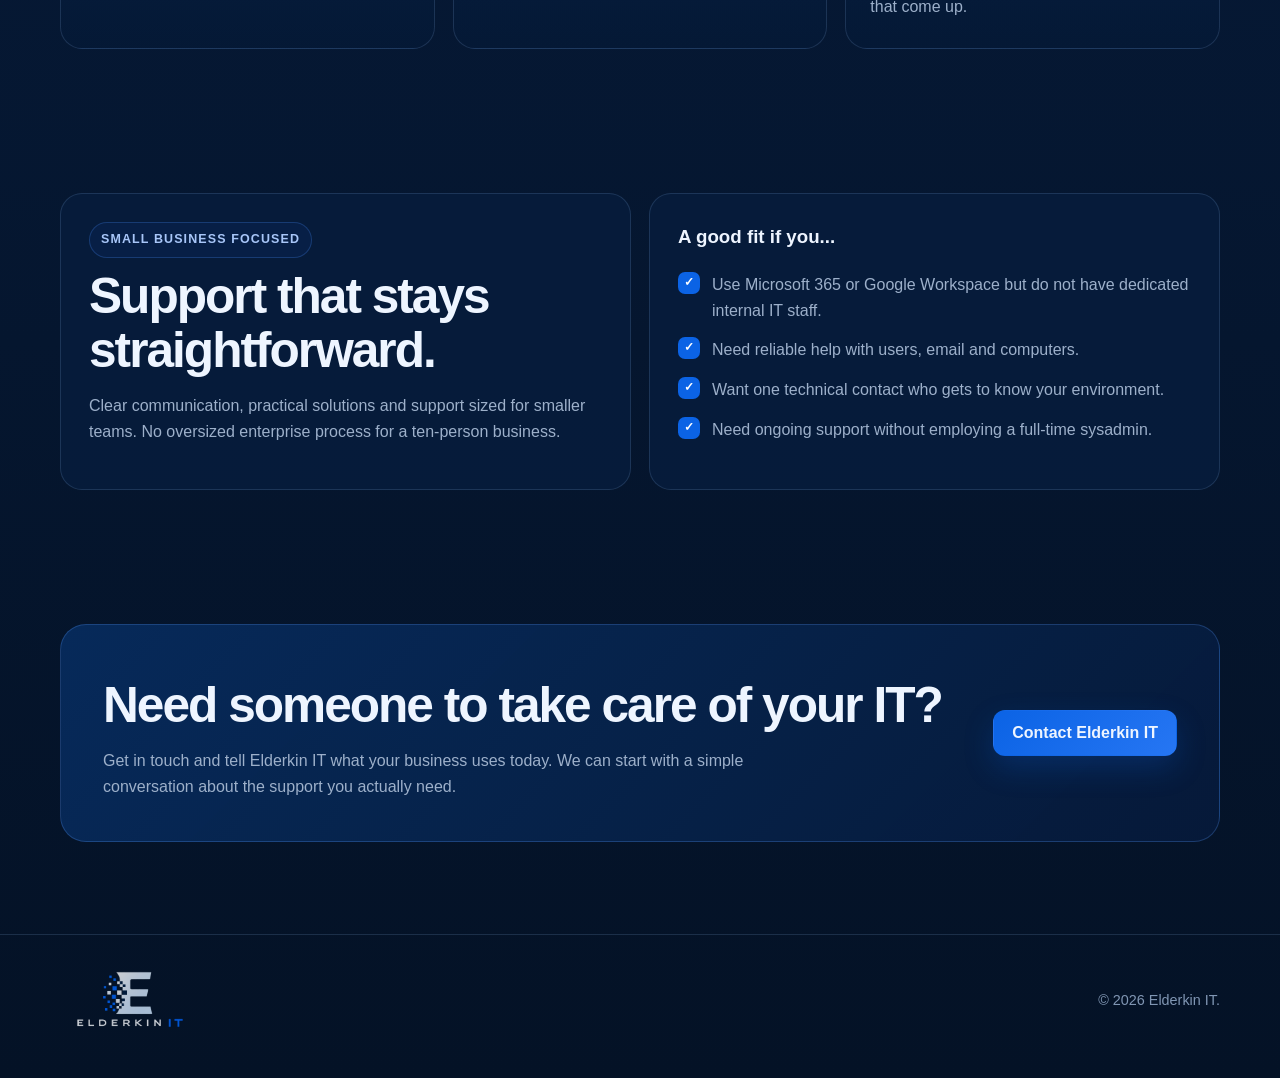
==== commit a68781bb: "Update index.html" ====
--- a/public/index.html
+++ b/public/index.html
@@ -244,7 +244,7 @@
           <div class="check">
             <span class="tick">✓</span>
             <span>
-              Use Microsoft 365 or Google Workspace without dedicated in-house IT.
+              Use Microsoft 365 or Google Workspace but do not have dedicated internal IT staff.
             </span>
           </div>
 
